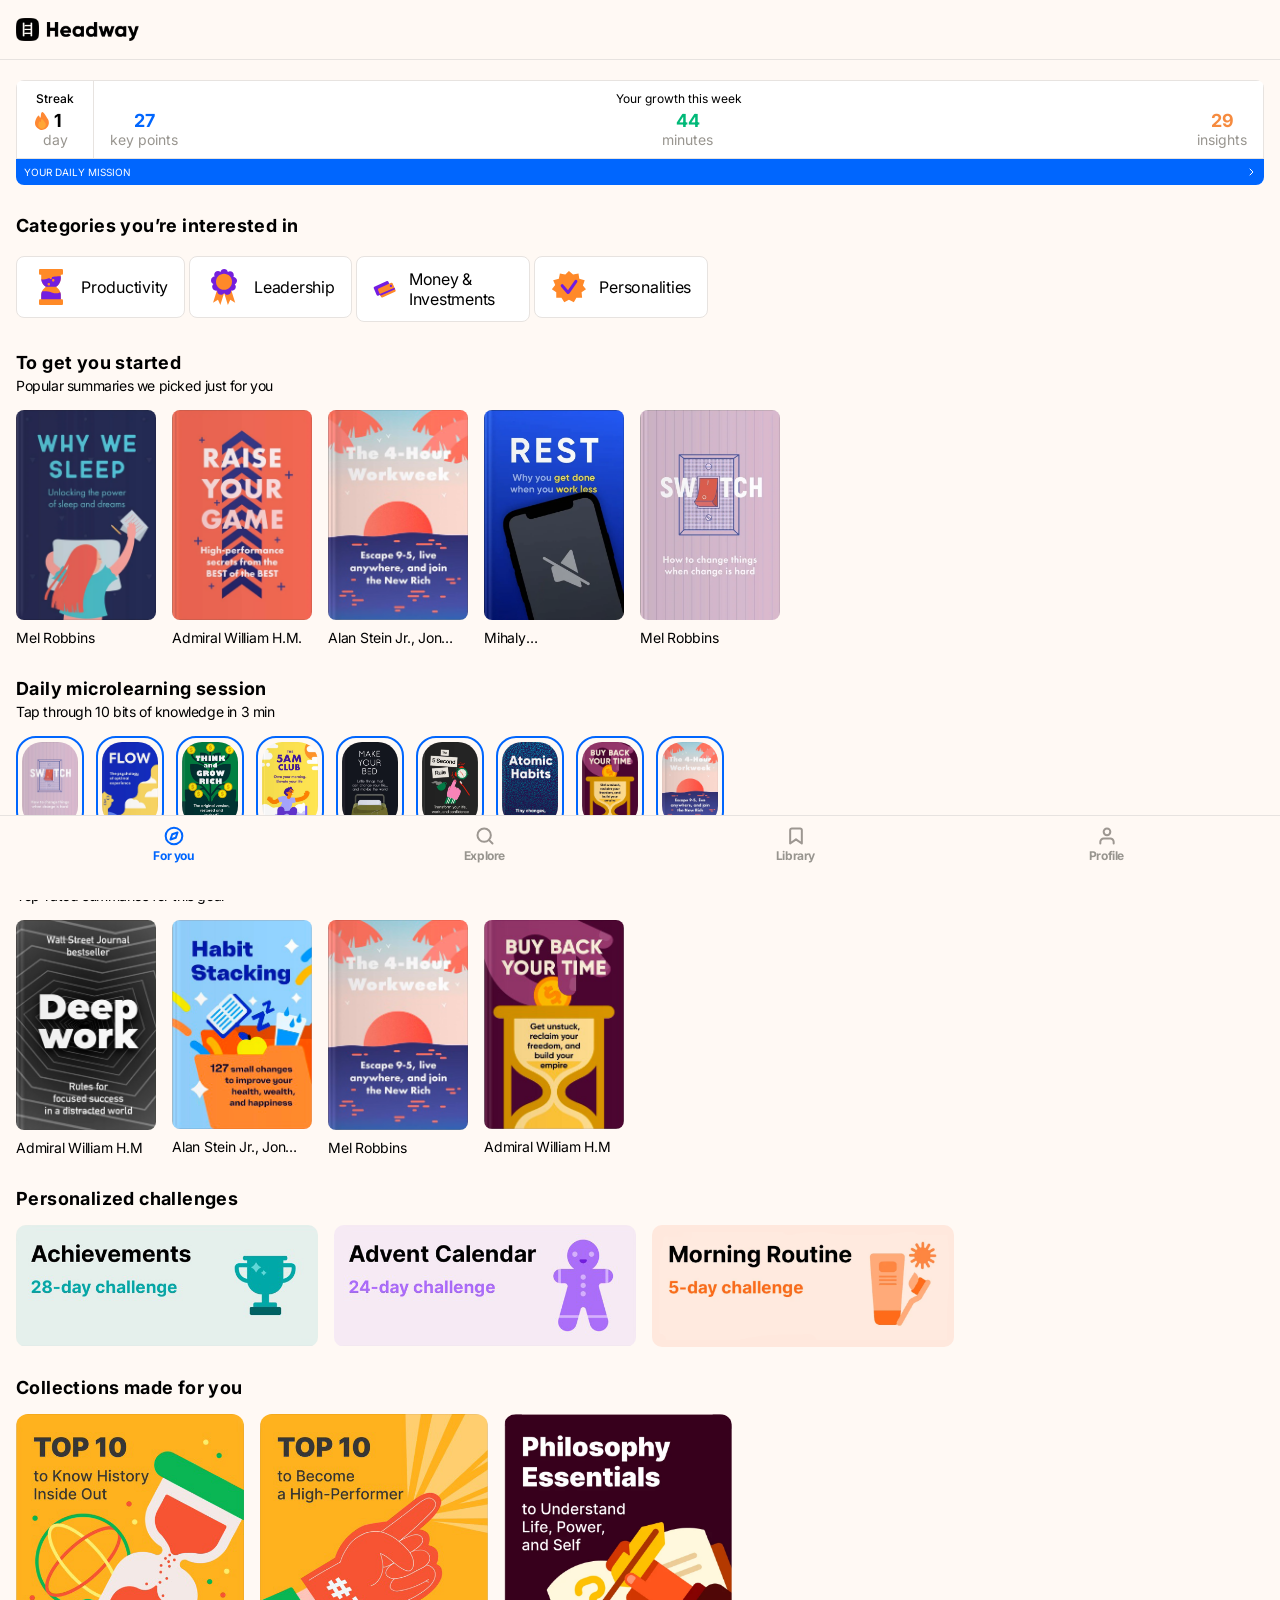
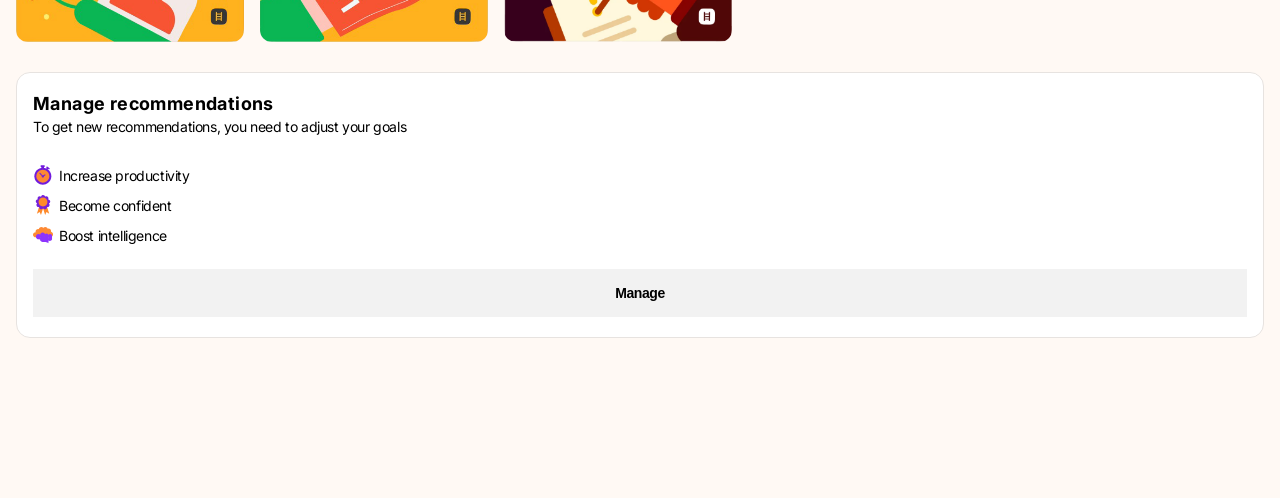
==== index.html @ 48905564 "first commit" ====
<!DOCTYPE html>
<html lang="en">
<head>
  <meta charset="UTF-8">
  <meta name="viewport" content="width=device-width, initial-scale=1.0">
  <title>headway</title>
  <script src="https://code.jquery.com/jquery-3.7.1.js" integrity="sha256-eKhayi8LEQwp4NKxN+CfCh+3qOVUtJn3QNZ0TciWLP4=" crossorigin="anonymous"></script>
  <script src="js/js_common.js" defer></script>
  <script src="js/js_index.js" defer></script>
  <link rel="stylesheet" href="css/page/index.css">
</head>
<body>
  <div id="wrap">
    <!-- header -->
    <header id="header">
      <div class="inner">
        <h1>
          <a href="index.html">
            <img src="img/logo.png" alt="headaway logo">
          </a>
        </h1>
      </div>
    </header>
    <!-- container -->
    <div id="contaienr">
      <section class="sec1">
        <div class="inner">
          <div class="growth-box">
            <div class="week-growth">
              <div class="streak">
                <p class="title">Streak</p>
                <div class="num-box">
                  <span class="fire-icon"></span>
                  <p class="num">1</p>
                </div>
                <p class="txt">day</p>
              </div>
              <div class="state">
                <p class="title">Your growth this week</p>
                <ul>
                  <li>
                    <p class="num">27</p>
                    <p class="txt">key points</p>
                  </li>
                  <li>
                    <p class="num">44</p>
                    <p class="txt">minutes</p>
                  </li>
                  <li>
                    <p class="num">29</p>
                    <p class="txt">insights</p>
                  </li>
                </ul>
              </div>
            </div>
            <div class="daily-growth">
              <a href="#">
                <span class="txt">YOUR DAILY MISSION</span>
                <img class="arrow-btn" src="img/icon/right-arrow-white.svg" alt="goto">
              </a>
            </div>
          </div>
        </div>
      </section>
      <section class="sec2">
        <div class="inner slider">
          <h2>Categories you’re interested in</h2>
          <div class="frame">
            <ul class="category-slider">
              <li>
                <a href="sub1.html">
                  <span class="icon"></span>
                  <span class="txt">Productivity</span>
                </a>
              </li>
              <li>
                <a href="sub1.html">
                  <span class="icon"></span>
                  <span class="txt">Leadership</span>
                </a>
              </li>
              <li>
                <a href="sub1.html">
                  <span class="icon"></span>
                  <span class="txt">Money & Investments</span>
                </a>
              </li>
              <li>
                <a href="sub1.html">
                  <span class="icon"></span>
                  <span class="txt">Personalities</span>
                </a>
              </li>
            </ul>
          </div>
        </div>
      </section>
      <section class="sec3">
        <div class="inner slider">
          <h2>To get you started</h2>
          <p class="sub-title">Popular summaries we picked just for you </p>
          <div class="frame">
            <ul>
              <li>
                <a href="#">
                  <img src="img/bookcover/bookcover0.png" alt="why we sleep">
                  <p class="book-writer">Mel Robbins</p>
                </a>
              </li>
              <li>
                <a href="#">
                  <img src="img/bookcover/bookcover1.png" alt="raise your game">
                  <p class="book-writer">Admiral William H.M.</p>
                </a>
              </li>
              <li>
                <a href="#">
                  <img src="img/bookcover/bookcover12.png" alt="the 4 hour workweek">
                  <p class="book-writer">Alan Stein Jr., Jon Stern</p>
                </a>
              </li>
              <li>
                <a href="#">
                  <img src="img/bookcover/bookcover3.png" alt="rest">
                  <p class="book-writer">Mihaly Csikszentmihalyi</p>
                </a>
              </li>
              <li>
                <a href="#">
                  <img src="img/bookcover/bookcover4.png" alt="switch">
                  <p class="book-writer">Mel Robbins</p>
                </a>
              </li>
            </ul>
          </div>
        </div>
      </section>
      <section class="sec4">
        <div class="inner slider">
          <h2>Daily microlearning session</h2>
          <p class="sub-title">Tap through 10 bits of knowledge in 3 min</p>
          <div class="frame">
            <ul>
              <li>
                <a href="#">
                  <img src="img/bookcover/bookcover4.png" alt="switch">
                </a>
              </li>
              <li>
                <a href="#">
                  <img src="img/bookcover/bookcover5.png" alt="flow">
                </a>
              </li>
              <li>
                <a href="#">
                  <img src="img/bookcover/bookcover6.png" alt="think and grow rich">
                </a>
              </li>
              <li>
                <a href="#">
                  <img src="img/bookcover/bookcover7.png" alt="the 5AM club">
                </a>
              </li>
              <li>
                <a href="#">
                  <img src="img/bookcover/bookcover8.png" alt="make your bed">
                </a>
              </li>
              <li>
                <a href="#">
                  <img src="img/bookcover/bookcover9.png" alt="the 5 seconds rule">
                </a>
              </li>
              <li>
                <a href="#">
                  <img src="img/bookcover/bookcover10.png" alt="atomic habits">
                </a>
              </li>
              <li>
                <a href="#">
                  <img src="img/bookcover/bookcover11.png" alt="buy back your time">
                </a>
              </li>
              <li>
                <a href="#">
                  <img src="img/bookcover/bookcover12.png" alt="the 4 hour workweek">
                </a>
              </li>
            </ul>
          </div>
        </div>
      </section>
      <section class="sec5">
        <div class="inner slider">
          <h2>To increase productivity</h2>
          <p class="sub-title">Top-rated summaries for this goal</p>
          <div class="frame">
            <ul>
              <li>
                <a href="#">
                  <img src="img/bookcover/bookcover14.png" alt="deep work">
                  <p class="book-writer">Admiral William H.M</p>
                </a>
              </li>
              <li>
                <a href="#">
                  <img src="img/bookcover/bookcover13.png" alt="habit stacking">
                  <p class="book-writer">Alan Stein Jr., Jon Stern</p>
                </a>
              </li>
              <li>
                <a href="#">
                  <img src="img/bookcover/bookcover12.png" alt="the 4 hour workweek">
                  <p class="book-writer">Mel Robbins</p>
                </a>
              </li>
              <li>
                <a href="#">
                  <img src="img/bookcover/bookcover11.png" alt="buy back your time">
                  <p class="book-writer">Admiral William H.M</p>
                </a>
              </li>
            </ul>
          </div>
        </div>
      </section>
      <section class="sec6">
        <div class="inner slider">
          <h2>Personalized challenges</h2>
          <div class="frame">
            <ul>
              <li>
                <a href="#">
                  <img src="img/banner/personalize_banner0.png" alt="achievements">
                </a>
              </li>
              <li>
                <a href="#">
                  <img src="img/banner/personalize_banner1.png" alt="advent calendar">
                </a>
              </li>
              <li>
                <a href="#">
                  <img src="img/banner/personalize_banner2.png" alt="morning routine">
                </a>
              </li>
            </ul>
          </div>
        </div>
      </section>
      <section class="sec7">
        <div class="inner slider">
          <h2>Collections made for you</h2>
          <div class="frame">
            <ul>
              <li>
                <a href="#">
                  <img src="img/banner/collection_banner0.png" alt="top10 to know history inside out">
                </a>
              </li>
              <li>
                <a href="#">
                  <img src="img/banner/collection_banner1.png" alt="top10 to become a high-performer">
                </a>
              </li>
              <li>
                <a href="#">
                  <img src="img/banner/collection_banner2.png" alt="philosophy essentials to understand life, power, and self">
                </a>
              </li>
            </ul>
          </div>
        </div>
      </section>
      <section class="sec8">
        <div class="inner">
          <div class="manage-box">
            <h2>Manage recommendations</h2>
            <p class="sub-title">To get new recommendations, you need to adjust your goals</p>
            <ul>
              <li>
                <span class="icon"></span>
                <span class="txt">Increase productivity</span>
              </li>
              <li>
                <span class="icon"></span>
                <span class="txt">Become confident</span>
              </li>
              <li>
                <span class="icon"></span>
                <span class="txt">Boost intelligence</span>
              </li>
            </ul>
            <button>Manage</button>
          </div>
        </div>
      </section>
    </div>
    <!-- tab-bar -->
    <div id="tab-bar"></div>
  </div>
</body>
</html>
---- css/page/index.css ----
@import url("../common/reset.css");
@import url("../common/tab-bar.css");
@import url("../container/indexContainer.css");
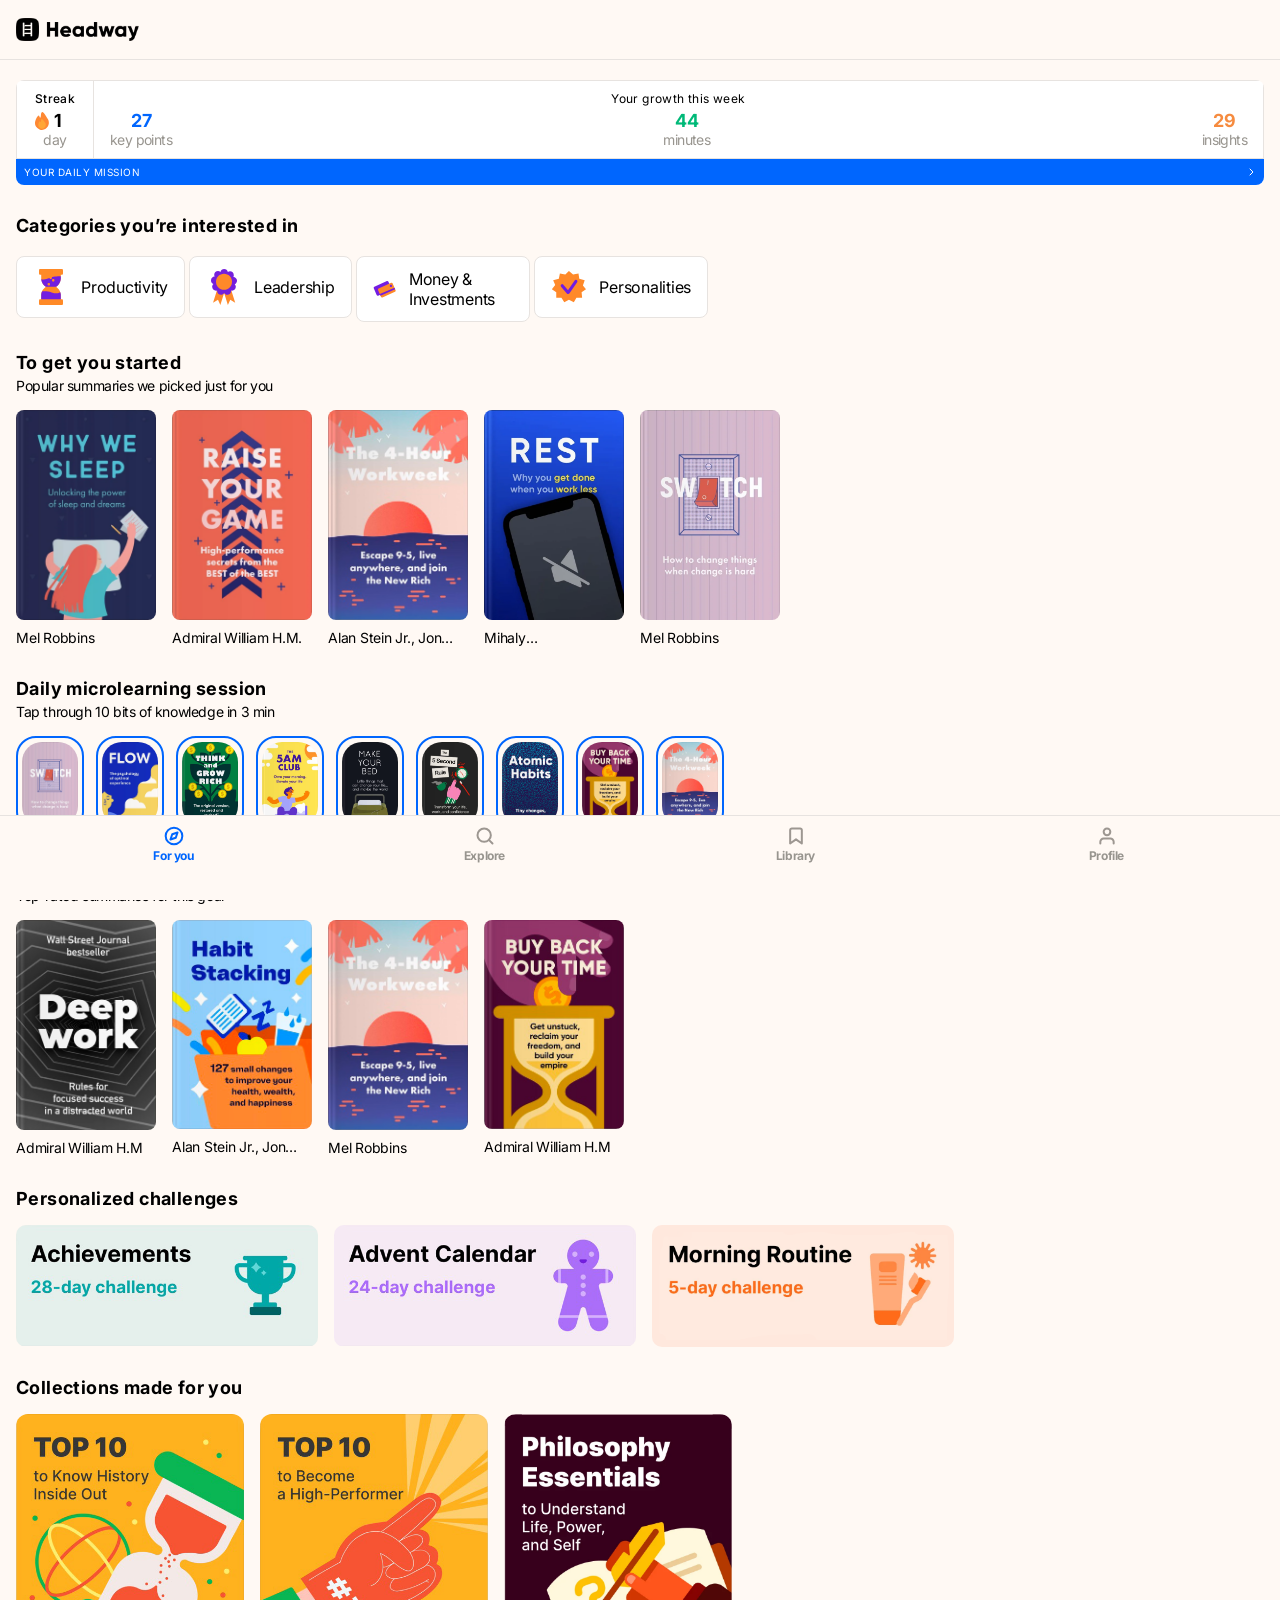
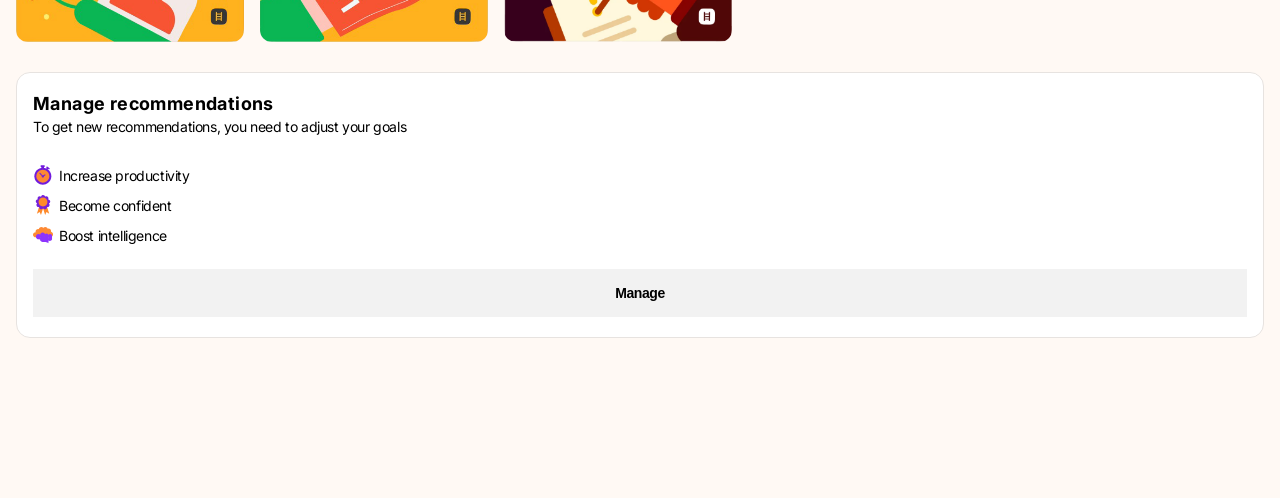
==== commit a3031254: "letterSpacing" ====
--- a/index.html
+++ b/index.html
@@ -25,6 +25,7 @@
     <div id="contaienr">
       <section class="sec1">
         <div class="inner">
+          <h2 class="ir_pm">current state</h2>
           <div class="growth-box">
             <div class="week-growth">
               <div class="streak">
